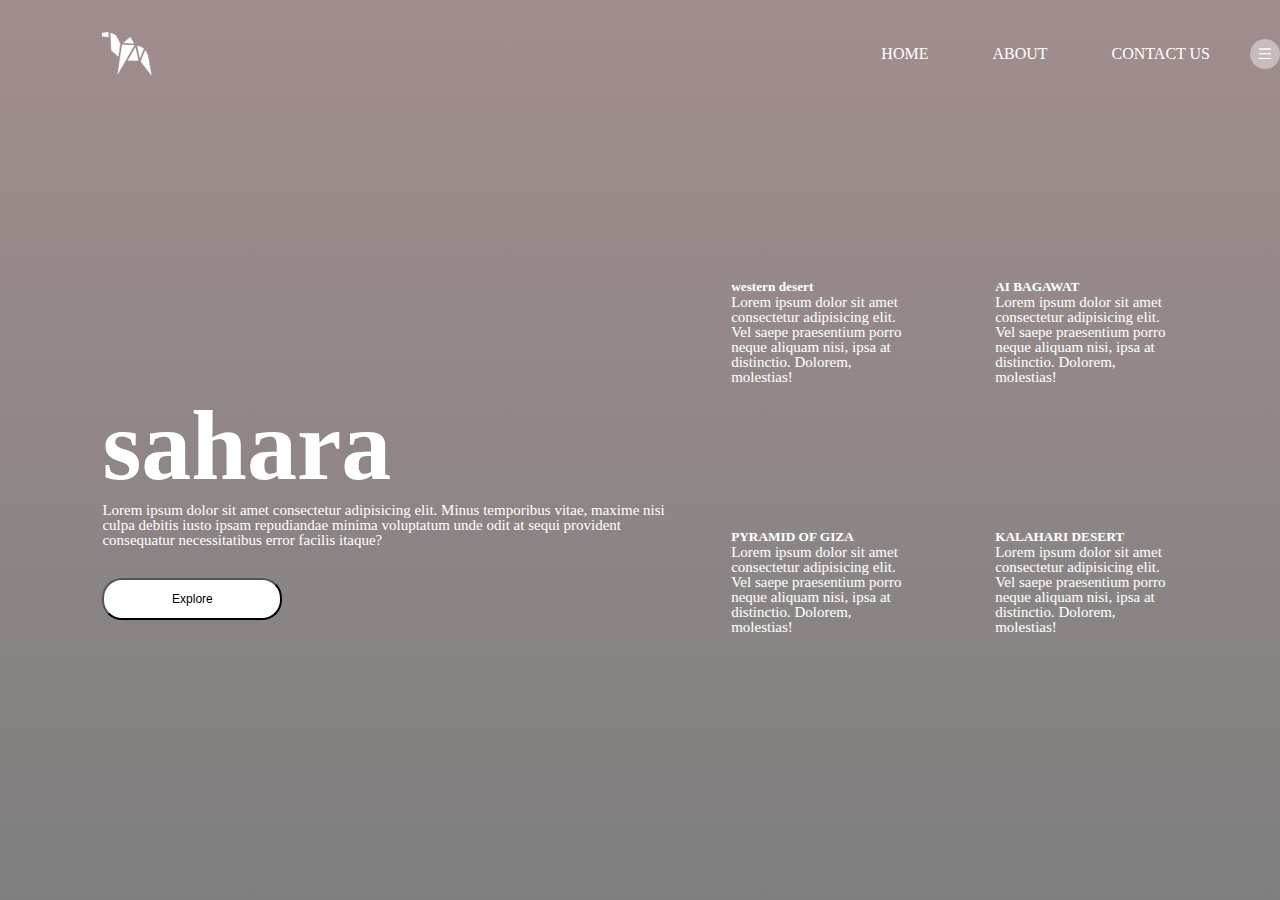
==== HTMLCODES/index.html @ 592a979a "Add files via upload" ====
<!DOCTYPE html>
<html lang="en">
<head>
    <meta charset="UTF-8">
    <meta http-equiv="X-UA-Compatible" content="IE=edge">
    <meta name="viewport" content="width=device-width, initial-scale=1.0">
    <title>Document</title>
    <link rel="stylesheet" href="css/styles.css">
</head>
<body>
    <div class="container">
        <div class="navbar">
            <img src="images/logo.png" class ="logo" alt="">
            <nav>
                <ul>
                    <li><a class ="a" href="#">HOME</a></li>
                    <li><a  class ="a" href="#">ABOUT</a></li>
                    <li><a  class ="a" href="#">CONTACT US </a></li>
                </ul>
            </nav>
            <img src="images/menu.png" class="menu-icon" alt="">
        </div>
        <div class="row">
            <div class="col">
                <h1>sahara</h1>
                <p>Lorem ipsum dolor sit amet consectetur adipisicing elit. Minus temporibus vitae, maxime nisi culpa debitis iusto ipsam repudiandae minima voluptatum unde odit at sequi provident consequatur necessitatibus error facilis itaque?</p>
                <button class ="btn"type ="button">Explore</button>
            </div>
            <div class="col">
                <div class="card card0">
                    <h5>western desert</h5>
                    <p>Lorem ipsum dolor sit amet consectetur adipisicing elit. Vel saepe praesentium porro neque aliquam nisi, ipsa at distinctio. Dolorem, molestias!</p>
                </div>
                <div class="card card1">
                    <h5>AI BAGAWAT</h5>
                    <p>Lorem ipsum dolor sit amet consectetur adipisicing elit. Vel saepe praesentium porro neque aliquam nisi, ipsa at distinctio. Dolorem, molestias!</p>
                </div>
                <div class="card card2">
                    <h5>PYRAMID OF GIZA</h5>
                    <p>Lorem ipsum dolor sit amet consectetur adipisicing elit. Vel saepe praesentium porro neque aliquam nisi, ipsa at distinctio. Dolorem, molestias!</p>
                </div>
                <div class="card card3">
                    <h5>KALAHARI DESERT</h5>
                    <p>Lorem ipsum dolor sit amet consectetur adipisicing elit. Vel saepe praesentium porro neque aliquam nisi, ipsa at distinctio. Dolorem, molestias!</p>
                </div>
            </div>
        </div>
       
    </div>
</body>
</html>
---- HTMLCODES/css/styles.css ----
*{
    margin:0;
    padding:0;

}
.container{
    width:100%;
    height:100vh;
    background:url("/background.png"),linear-gradient(rgba(68, 28, 28, 0.5),rgba(0,0,0,0.5));
    background-position:center;
    background-size:cover;
    padding-left:8%;
    padding-left:8%;
    box-sizing: border-box;

}
.navbar{
    height:12%;
    display:flex;
    align-items:center;
}
.logo{
    width:50px;
    cursor:pointer;
    transition: all 0.5s;
}
.logo:hover{
    transform:translateX(10px);
}
.menu-icon{
    width:30px;
    cursor:pointer;
    margin-left:40px;
}
nav{
    flex:1;
    text-align:right;

}
nav ul li{
    text-decoration: none;
    display:inline-block;
    margin-left:60px;
}
nav ul li a{
    text-decoration: none;
    color:#fff;
    transition:all 0.5s;
}
nav ul li a:hover{
    color:brown;
    transform:translateX(-10px);
}
.row{
    display:flex;
    height:88%;
    align-items:center;

}
.col{
    flex-basis:50%;
}
h1{
    color:white;
    font-size:100px;
}
p{
    color:white;
    font-size:15px;
    line-height:15px;

}
button{
    width:180px;
    color:#000;
    font-size:12px;
    padding:12px 0;
    background:white;
    border-radius:20px;
    outline: none;
    margin-top:30px;
    transition:all 0.5s;
}
.btn:hover{
    transform:translateX(10px);
    color:white;
    background-color:transparent;
    
}
.card{
    width:230px;
    height:230px;
    display:inline-block;
    border-radius:10px;
    padding:15px 25px;
    box-sizing: border-box;
    cursor:pointer;
    margin:10px 15px;
    background-position:center;
    background-size :cover;
    transition: all 0.5s;
}
.card0{
    background-image:url(/pic-1.png)
}
.card1{
    background-image:url(/pic-2.png)
}

.card2{
    background-image:url(/pic-3.png)
}
.card3{
    background-image:url(/pic-4.png)
}
.card:hover{
    transform : translateY(-10px);

}
h5{
    color:white;
    text-shadow: 0 0 5px #999;
}
.card p{
    text-shadow: 0 0 5px #999;
}
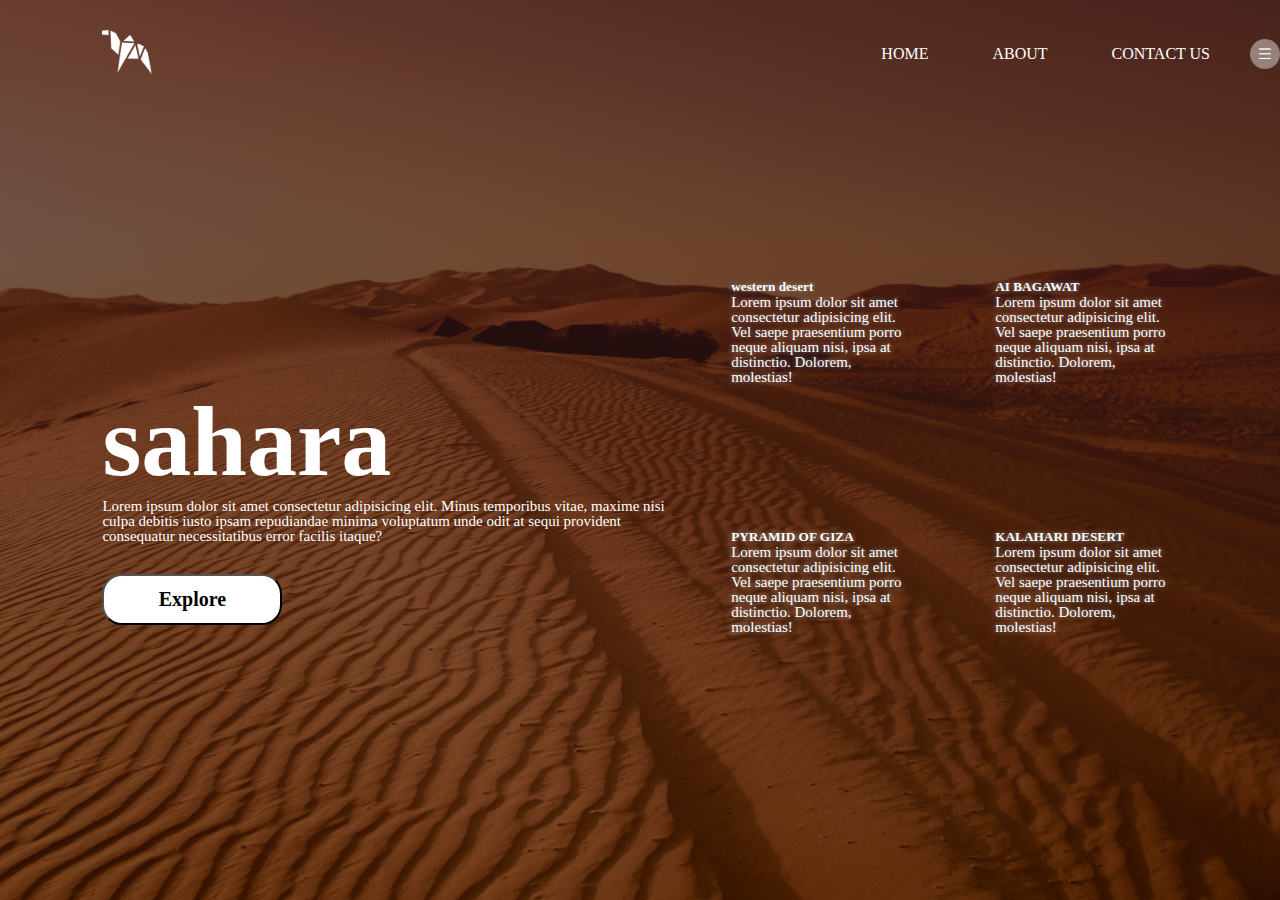
==== commit b50b6545: "Add files via upload" ====
--- a/HTMLCODES/index.html
+++ b/HTMLCODES/index.html
@@ -10,7 +10,7 @@
 <body>
     <div class="container">
         <div class="navbar">
-            <img src="images/logo.png" class ="logo" alt="">
+            <a href="#bottom"><img src="images/logo.png" class ="logo" alt=""></a>
             <nav>
                 <ul>
                     <li><a class ="a" href="#">HOME</a></li>
@@ -44,8 +44,8 @@
                     <p>Lorem ipsum dolor sit amet consectetur adipisicing elit. Vel saepe praesentium porro neque aliquam nisi, ipsa at distinctio. Dolorem, molestias!</p>
                 </div>
             </div>
+            
         </div>
-       
     </div>
 </body>
 </html>--- a/HTMLCODES/css/styles.css
+++ b/HTMLCODES/css/styles.css
@@ -6,7 +6,7 @@
 .container{
     width:100%;
     height:100vh;
-    background:url("/background.png"),linear-gradient(rgba(68, 28, 28, 0.5),rgba(0,0,0,0.5));
+    background:linear-gradient(rgba(68, 28, 28, 0.8),rgba(0,0,0,0.5)),url(/background.png) ;
     background-position:center;
     background-size:cover;
     padding-left:8%;
@@ -80,6 +80,9 @@
     outline: none;
     margin-top:30px;
     transition:all 0.5s;
+    font-family: Cambria, Cochin, Georgia, Times, 'Times New Roman', serif;
+    font-size:20px;
+    font-weight:bold;
 }
 .btn:hover{
     transform:translateX(10px);
@@ -101,17 +104,17 @@
     transition: all 0.5s;
 }
 .card0{
-    background-image:url(/pic-1.png)
+    background-image:url(/images/pic-1.png)
 }
 .card1{
-    background-image:url(/pic-2.png)
+    background-image:url(/images/pic-2.png)
 }
 
 .card2{
-    background-image:url(/pic-3.png)
+    background-image:url(/images/pic-3.png)
 }
 .card3{
-    background-image:url(/pic-4.png)
+    background-image:url(/images/pic-4.png)
 }
 .card:hover{
     transform : translateY(-10px);
